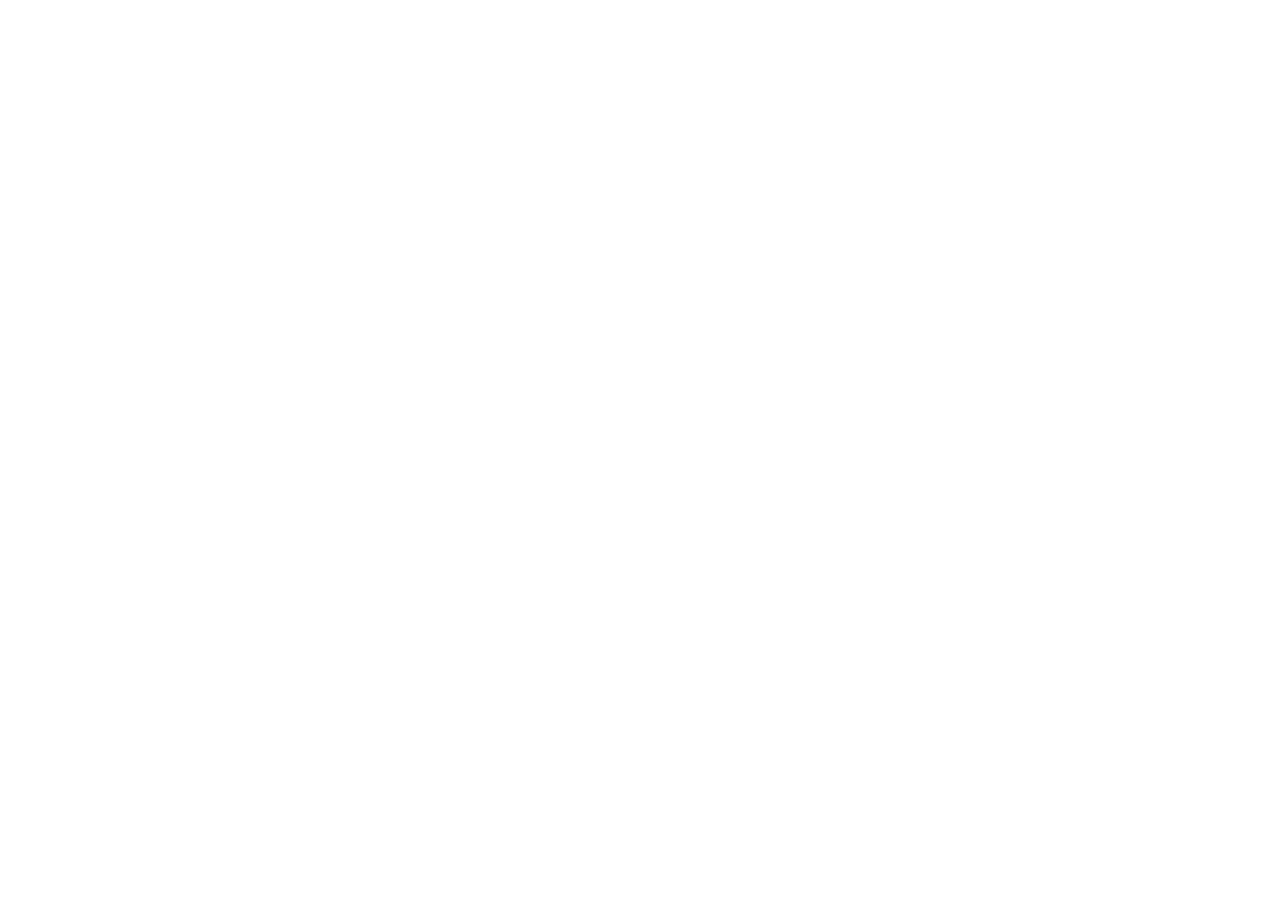
==== insdex.html @ cef5ce57 "Create insdex.html" ====
<!DOCTYPE html>
<html lang="en">
    <head>
        <meta charset="UTF-8">
        <meta name="viewport" content="width=device-width, initial-scale=1.0">
        <meta name="description" content="unilab homework">
        <meta name="keywords" content="HTMl, CSS, JavaScript, Unilab, alpa, comapany, insurance, ">
        <meta name="author" content="Gvantsa Baidoshvili">
        <meta http-equiv="X-UA-Compatible" content="IE=edge">
        <meta property="og:url"                content="" />
        <meta property="og:type"               content="Homepage" />
        <meta property="og:title"              content="Unilab homework" />
        <meta property="og:description"        content="Homework for Unilab" />
        <meta property="og:image"              content="[data-uri]" />
        <link rel="stylesheet" href="./assets/reset.css">
        <link rel="stylesheet" href="./assets/style.css">
        <title>Document</title>
    </head>
<body>
    
</body>
</html>
---- assets/style.css ----
@import url('https://fonts.googleapis.com/css2?family=Work+Sans:wght@400;500;600&display=swap');

:root{
    --clr-accent-100:#1F50FF;

    --clr-primary-400:#000000;
    --clr-primary-300:#303030;
    --clr-primary-200:#555555;
    --clr-primary-100:#888888;


    --ff-primary: 'Work Sans', sans-serif;

    --ff-body: var(--ff-primary);
    --ff-heading: var(--ff-primary);

    --fw-regular:400;
    --fw-medium:500;
    --fw-SemiBold:600;

    --fs-100:0.375rem;
    --fs-200:0.4375rem;
    --fs-300:0.5rem;
    --fs-400:0.625rem;
    --fs-500:0.75rem;
    --fs-600:0.875rem;
    --fs-700:1rem;
}
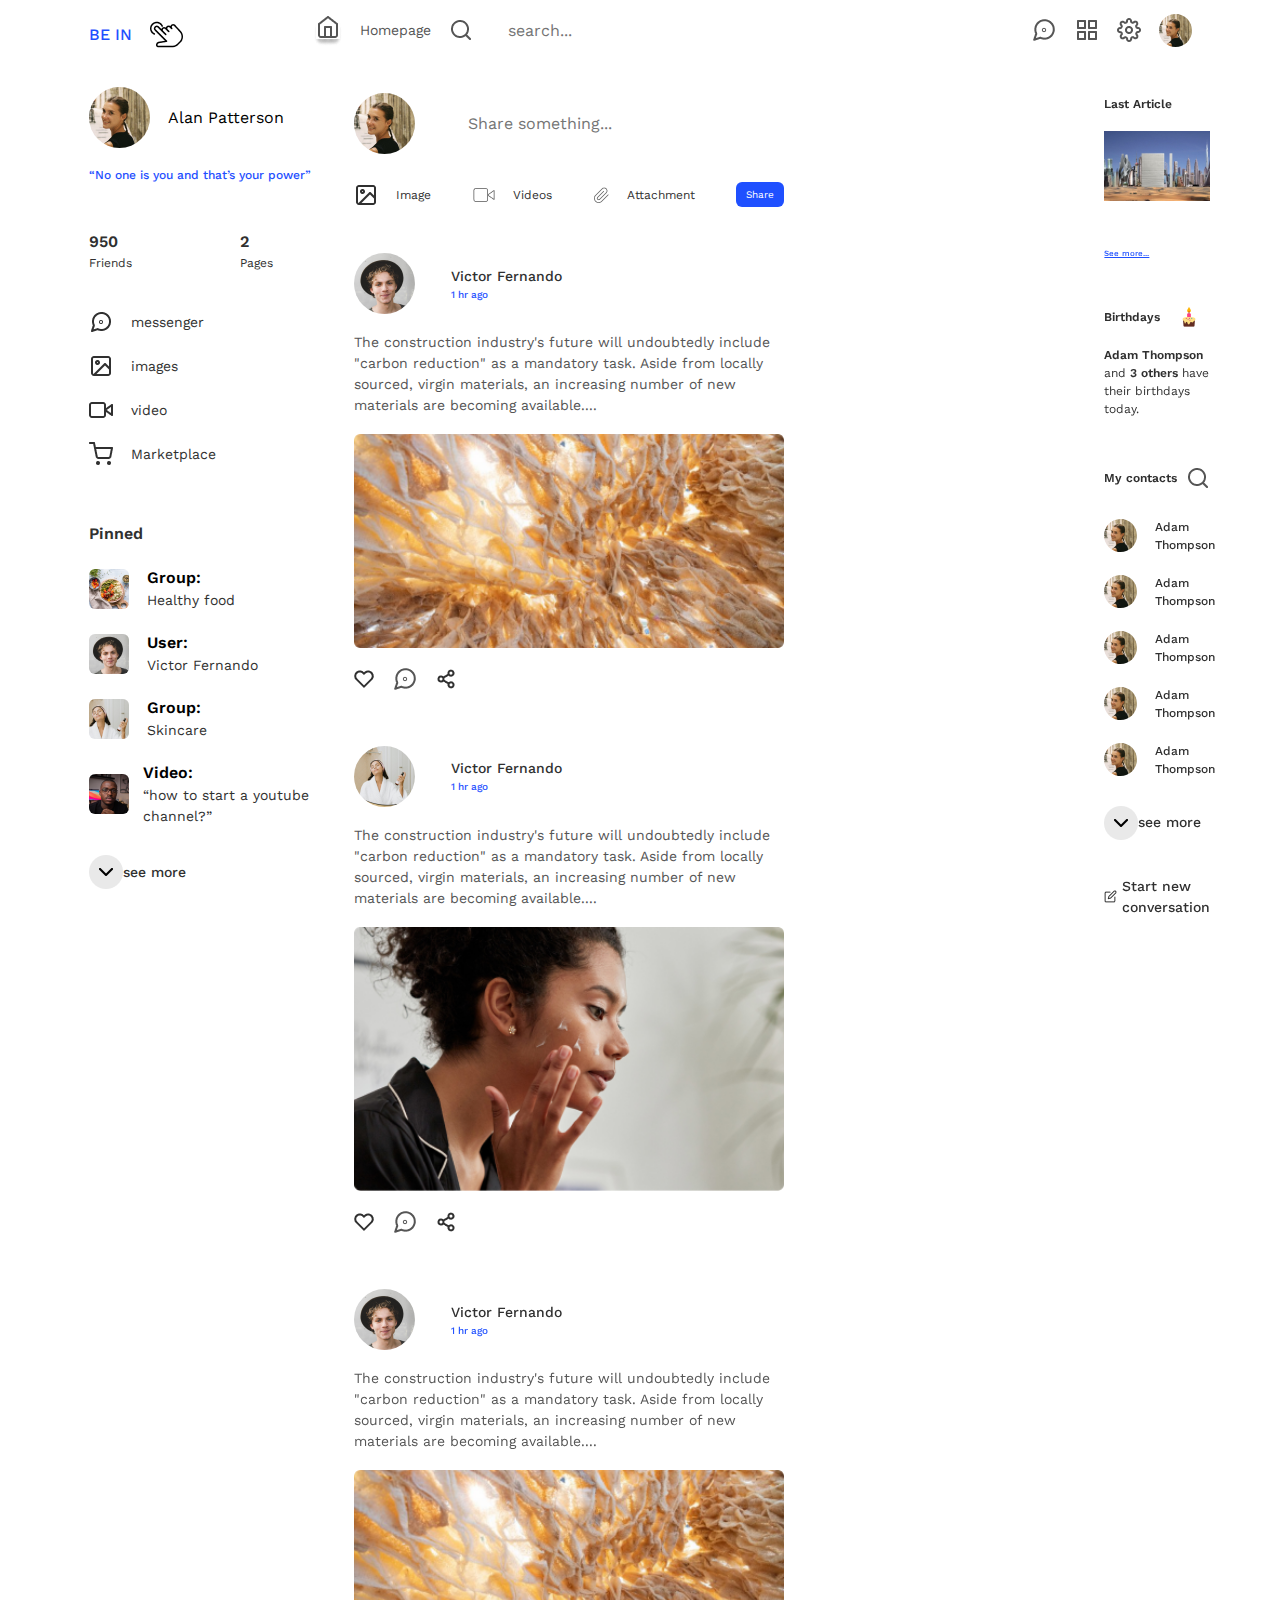
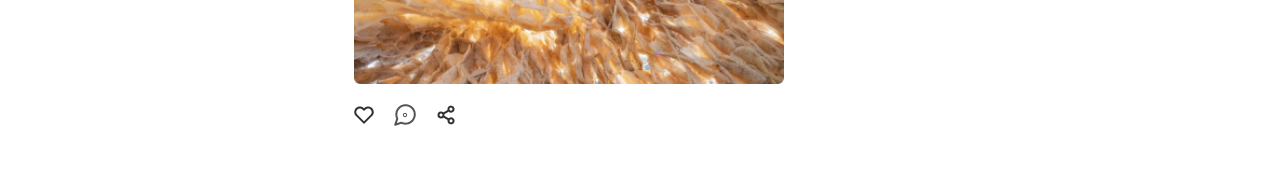
==== commit 98c0e31c: "done" ====
--- a/insdex.html
+++ b/insdex.html
@@ -17,6 +17,378 @@
         <title>Document</title>
     </head>
 <body>
+    <main>
+        <div class="container ">
+            <!-- left side of the page which is fixed -->
+            <div class="left-side bg-primary">
+                <div class="inner-left-side-top ">
+                    <div class="first-left-side-section | padding-block | flex ">
+                        <div class="inner-first-left-side-section">
+                            <a href="./insdex.html"><h4 class="text-primary-600 fw-medium fs-700">BE IN</h4></a>
+                        </div>
+                        <div class="inner-first-left-side-section">
+                            <a href="./insdex.html"><img src="./assets/img/hand.png" alt="Click Hand"></a>
+                        </div>
+                    </div>
+                    <div class="second-left-side-section  padding-block |">
+                        <div class="inner-second-left-side-section-profile flex">
+                            <div class="inner-second-left-side-section-user">
+                                <img class="user-img" src="./assets/img/UseProfilePIcture.png" alt=" user profile picture">
+                            </div>
+                            <div class="inner-second-left-side-section-user">
+                                <h5 class="fs-700 fw-regular text-primary-500">Alan Patterson</h5>
+                            </div>
+                        </div>
+                        <div class="inner-second-left-side-section-quote  padding-block |">
+                            <p class="fs-500 fw-medium text-primary-600">“No one is you and that’s your power”</p>
+                        </div>
+                    </div>
+                    <div class="third-left-side-section | padding-block-100">
+                        <div class="inner-third-left-side-section columns">
+                            <div class="third-left-side-nubmers-categories-Friends">
+                                <div class="third-left-side-nubmers">
+                                    <p class="fs-700 fw-SemiBold text-primary-400">950</p>
+                                </div>
+                                <div class="third-left-side-categories">
+                                    <p class="fs-500 fw-regular text-primary-400">Friends</p>
+                                </div>
+                            </div>
+                            <div class="third-left-side-nubmers-categories-Pages">
+                                <div class="third-left-side-nubmers">
+                                    <p class="fs-700 fw-SemiBold text-primary-400">2</p>
+                                </div>
+                                <div class="third-left-side-categories">
+                                    <p class="fs-500 fw-regular text-primary-400">Pages</p>
+                                </div>
+                            </div>
+                            <div class="third-left-side-nubmers-categories-groups">
+                                <div class="third-left-side-nubmers">
+                                    <p class="fs-700 fw-SemiBold text-primary-400">10</p>
+                                </div>
+                                <div class="third-left-side-categories">
+                                    <p class="fs-500 fw-regular text-primary-400">Groups</p>
+                                </div>
+                            </div>
+                        </div>
+                    </div>
+                    <div class="fourth-left-side-section | padding-block ">
+                        <div class=" page-categories | padding-block-100 | flex">
+                            <div class="inner-page-categories">
+                                <img src="./assets/img/message-circle.png" alt="message icon">
+                            </div>
+                            <div class="inner-page-categories">
+                                <p class="fs-600 fw-regular text-primary-400">messenger</p>
+                            </div>
+                        </div>
+                        <div class=" page-categories | padding-block-100 | flex">
+                            <div class="inner-page-categories">
+                                <img src="./assets/img/image.png" alt="image icon">
+                            </div>
+                            <div class="inner-page-categories">
+                                <p class="fs-600 fw-regular text-primary-400">images</p>
+                            </div>
+                        </div><div class=" page-categories | padding-block-100 | flex">
+                            <div class="inner-page-categories">
+                                <img src="./assets/img/video.png" alt="video icon">
+                            </div>
+                            <div class="inner-page-categories">
+                                <p class="fs-600 fw-regular text-primary-400">video</p>
+                            </div>
+                        </div>
+                        <div class=" page-categories | padding-block-100 | flex">
+                            <div class="inner-page-categories">
+                                <img src="./assets/img/shopping-cart.png" alt="shopping icon">
+                            </div>
+                            <div class="inner-page-categories">
+                                <p class="fs-600 fw-regular text-primary-400">Marketplace</p>
+                            </div>
+                        </div>
+                    </div>
+                    <div class="inner-left-side-bottom | padding-block">
+                        <div class="first-section-inner-left-bottom">
+                            <div class="inner-first-section | padding-block-100 |">
+                                <h4 class="fs-700 fw-SemiBold text-primary-400">Pinned</h4>
+                            </div>
+                            <div class="pinned-categories-inner-left-side-bottom ">
+                                <div class="pinned-categories flex | padding-block-100 |">
+                                    <div class="inner-pinned-categories">
+                                        <img src="./assets/img/ella-olsson-KPDbRyFOTnE-unsplash 1.png" alt="">
+                                    </div>
+                                    <div class="inner-pinned-categories">
+                                        <span class="fw-SemiBold text-primary-500">Group:</span> <p class="fs-600 fw-regular text-primary-400"> Healthy food</p>
+                                    </div>
+                                </div>
+                                <div class="pinned-categories flex | padding-block-100 |">
+                                    <div class="inner-pinned-categories">
+                                        <img src="./assets/img/ian-dooley-d1UPkiFd04A-unsplash 1.png" alt="">
+                                    </div>
+                                    <div class="inner-pinned-categories">
+                                        <span class="fw-SemiBold text-primary-500">User:</span> <p class="fs-600 fw-regular text-primary-400">Victor Fernando</p>
+                                    </div>
+                                </div><div class="pinned-categories flex | padding-block-100 |">
+                                    <div class="inner-pinned-categories">
+                                        <img src="./assets/img/kalos-skincare-jyKa0Ynxvow-unsplash 1.png" alt="">
+                                    </div>
+                                    <div class="inner-pinned-categories">
+                                        <span class="fw-SemiBold text-primary-500">Group:</span><p class="fs-600 fw-regular text-primary-400"> Skincare  </p>
+                                    </div>
+                                </div><div class="pinned-categories flex | padding-block-100 |">
+                                    <div class="inner-pinned-categories">
+                                        <img src="./assets/img/nubelson-fernandes-MdNWaOxZ3Z8-unsplash 1.png" alt="">
+                                    </div>
+                                    <div class="inner-pinned-categories">
+                                        <span class="fw-SemiBold text-primary-500">Video:</span><p class="fs-600 fw-regular text-primary-400"> “how to start a 
+                                            youtube channel?”</p>
+                                    </div>
+                                </div>
+                            </div>
+                            <div class="left-side-last-section | padding-block | flex">
+                                <div class="down-errow">
+                                    <img src="./assets/img/Group 1.png" alt="down errow">
+                                </div>
+                                <div class="see-more">
+                                    <p class="fs-600 fw-medium text-primary-400">see more</p>
+                                </div>
+                            </div>
+                        </div>
+                    </div>
+                </div>
+            </div>
+
+            <!-- right side menu -->
+            <!-- header -->
+            <div class="right-side-menu ">
+                <div class="header bg-primary flex-header">
+                    <div class="inner-header-left-side-header flex | padding-block-100">
+                        <div class="left-side-header flex">
+                            <div class="inner-left-side-header">
+                                <img src="./assets/img/home.png" alt="home icon">
+                            </div>
+                            <div class="inner-left-side-header">
+                                <p class="fs-600 fw-regular text-primary-300">Homepage</p>
+                            </div>
+                        </div>
+                        <div class="left-side-header-search flex">
+                            <div class="inner-left-side-header-search">
+                                <img src="./assets/img/search.png" alt="search icon">
+                            </div>
+                            <div class="inner-left-side-header-search">
+                                <input type="search" placeholder="search...">
+                            </div>
+                        </div>
+                    </div>
+                    <div class="header-right-side flex | padding-block-100">
+                        <div class="inner-header-right-side flex">
+                            <div class="header-category-first">
+                                <img src="./assets/img/message-circle (1).png" alt="message iocn">
+                            </div>
+                            <div class="header-category-second">
+                                <img src="./assets/img/grid.png" alt="grid iocn">
+                            </div>
+                            <div class="header-category-third">
+                                <img src="./assets/img/settings.png" alt="settings iocn">
+                            </div>
+                        </div>
+                        <div class="user-profile">
+                            <img class="user-img" src="./assets/img/denis-tuksar-hdKswq3ZSwk-unsplash 1 (1).png" alt="user profile">
+                        </div>
+                    </div>
+                </div>
+
+
+                <!-- main section -->
+
+                <div class="main-section-middle bg-primary ">
+                    <div class="main-columns">
+                        <div class="main-section-container">
+                            <div class="post-section">
+                                <div class="post-section-top flex | padding-block">
+                                    <div class="post-section-top-user">
+                                        <img class="user-img" src="./assets/img/UseProfilePIcture.png" alt=" User Profile PIcture">
+                                    </div>
+                                    <div class="post-section-input">
+                                        <input type="text" placeholder="Share something...">
+                                    </div>
+                                </div>
+                                <div class="post-section-categories | padding-block-100 | flex-header">
+                                    <div class="post-section-categories-image flex">
+                                        <img src="./assets/img/image.png" alt="image icon">
+                                        <p class="fs-500 fw-regular text-primary-400">Image</p>
+                                    </div>
+                                    <div class="post-section-categories-image flex">
+                                        <img src="./assets/img/video (1).png" alt="video icon">
+                                        <p class="fs-500 fw-regular text-primary-400">Videos</p>
+                                    </div><div class="post-section-categories-image flex">
+                                        <img src="./assets/img/Vector (1).png" alt="Vector icon">
+                                        <p class="fs-500 fw-regular text-primary-400">Attachment</p>
+                                    </div>
+                                    <button class="button-style" type="submit">Share</button>
+                                </div>
+                            </div>
+                        </div>
+                        <div class="main-section-users-posts | padding-block">
+                            <div class="inner-main-section-users-posts | padding-block">
+                                <div class="user&post-information flex">
+                                    <div class="user-img">
+                                        <img class="user-img" src="./assets/img/ian-dooley-d1UPkiFd04A-unsplash 1 (1).png" alt="">
+                                    </div>
+                                    <div class="user-name">
+                                        <p class="fs-600 fw-medium text-primary-400">Victor Fernando</p>
+                                        <h5 class="fs-400 fw-medium text-primary-600">1 hr ago</h5>
+                                    </div>
+                                </div>
+                                <div class="post-description | padding-block">
+                                    <p class="fs-600 fw-regular text-primary-300">The construction industry's future will undoubtedly include "carbon reduction" as a mandatory task. Aside from locally sourced, virgin materials, an increasing number of new materials are becoming available....</p>
+                                </div>
+                                <div class="post-img">
+                                    <img src="./assets/img/image 2.png" alt="carbon reduction">
+                                </div>
+                                <div class="main-section-icons flex | padding-block">
+                                    <div>
+                                        <img src="./assets/img/heart.png" alt="heart iocn">
+                                    </div>
+                                    <div>
+                                        <img src="./assets/img/message-circle (1).png" alt="message iocn">
+                                    </div>
+                                    <div>
+                                        <a href="#"><img src="./assets/img/share-2.png" alt="share iocn"></a>
+                                    </div>
+                                </div>
+                            </div>
+                            <div class="inner-main-section-users-posts | padding-block">
+                                <div class="user&post-information flex ">
+                                    <div class="user-img">
+                                        <img class="user-img" src="./assets/img/kalos-skincare-jyKa0Ynxvow-unsplash 1 (1).png" alt="">
+                                    </div>
+                                    <div class="user-name">
+                                        <p class="fs-600 fw-medium text-primary-400">Victor Fernando</p>
+                                        <h5 class="fs-400 fw-medium text-primary-600">1 hr ago</h5>
+                                    </div>
+                                </div>
+                                <div class="post-description | padding-block">
+                                    <p class="fs-600 fw-regular text-primary-300">The construction industry's future will undoubtedly include "carbon reduction" as a mandatory task. Aside from locally sourced, virgin materials, an increasing number of new materials are becoming available....</p>
+                                </div>
+                                <div class="post-img">
+                                    <img src="./assets/img/image 31.png" alt="carbon reduction">
+                                </div>
+                                <div class="main-section-icons flex | padding-block">
+                                    <div>
+                                        <img src="./assets/img/heart.png" alt="heart iocn">
+                                    </div>
+                                    <div>
+                                        <img src="./assets/img/message-circle (1).png" alt="message iocn">
+                                    </div>
+                                    <div>
+                                        <a href="#"><img src="./assets/img/share-2.png" alt="share iocn"></a>
+                                    </div>
+                                </div>
+                            </div>
+                            <div class="inner-main-section-users-posts | padding-block">
+                                <div class="user&post-information flex">
+                                    <div class="user-img">
+                                        <img class="user-img" src="./assets/img/ian-dooley-d1UPkiFd04A-unsplash 1 (1).png" alt="">
+                                    </div>
+                                    <div class="user-name">
+                                        <p class="fs-600 fw-medium text-primary-400">Victor Fernando</p>
+                                        <h5 class="fs-400 fw-medium text-primary-600">1 hr ago</h5>
+                                    </div>
+                                </div>
+                                <div class="post-description | padding-block">
+                                    <p class="fs-600 fw-regular text-primary-300">The construction industry's future will undoubtedly include "carbon reduction" as a mandatory task. Aside from locally sourced, virgin materials, an increasing number of new materials are becoming available....</p>
+                                </div>
+                                <div class="post-img">
+                                    <img src="./assets/img/image 2.png" alt="carbon reduction">
+                                </div>
+                                <div class="main-section-icons flex | padding-block">
+                                    <div>
+                                        <img src="./assets/img/heart.png" alt="heart iocn">
+                                    </div>
+                                    <div>
+                                        <img src="./assets/img/message-circle (1).png" alt="message iocn">
+                                    </div>
+                                    <div>
+                                        <a href="#"><img src="./assets/img/share-2.png" alt="share iocn"></a>
+                                    </div>
+                                </div>
+                            </div>
+                        </div>
+                    </div>
+
+                    <!-- right-right secton -->
     
+                    <div class="right-articles">
+                        <div class="right-article-container">
+                            <div class="last-article">
+                                <div class="last-article-title">
+                                    <h3 class="fs-500 fw-SemiBold text-primary-400">Last Article</h3>
+                                </div>
+                                <div class="last-article-img | padding-block">
+                                    <img src="./assets/img/image 1.png" alt="city view">
+                                </div>
+                                <div class="last-article-more">
+                                    <p class="">See more...</p>
+                                </div>
+                            </div>
+                            <div class="birthday-section">
+                                <div class="birthday-title | padding-block | flex">
+                                    <h4 class="fs-500 fw-SemiBold text-primary-400">Birthdays</h4>
+                                    <img src="./assets/img/icons8-cute-cake-96 1.png" alt="birthday cake icon">
+                                </div>
+                                <div class="birthday-info">
+                                    <p class="fs-500 fw-regular text-primary-400"> <span class="fw-SemiBold">Adam Thompson</span> and <span class="fw-SemiBold">3 others</span> have their birthdays today.</p>
+                                </div>
+                            </div>
+                            <div class="contact-section">
+                                <div class="contact-title | padding-block | flex-header">
+                                    <h4 class="fs-500 fw-SemiBold text-primary-400">My contacts</h4>
+                                    <img src="./assets/img/search.png" alt="search icon">
+                                </div>
+                                <div class="contact-info flex padding-block-100">
+                                    <img class="user-img" src="./assets/img/denis-tuksar-hdKswq3ZSwk-unsplash 1 (1).png" alt="user image">
+                                    <p class="fs-500 fw-medium text-primary-400">Adam Thompson</p>
+                                </div>
+                                <div class="contact-info flex padding-block-100">
+                                    <img class="user-img" src="./assets/img/denis-tuksar-hdKswq3ZSwk-unsplash 1 (1).png" alt="user image">
+                                    <p class="fs-500 fw-medium text-primary-400">Adam Thompson</p>
+                                </div>
+                                <div class="contact-info flex padding-block-100">
+                                    <img class="user-img" src="./assets/img/denis-tuksar-hdKswq3ZSwk-unsplash 1 (1).png" alt="user image">
+                                    <p class="fs-500 fw-medium text-primary-400">Adam Thompson</p>
+                                </div>
+                                <div class="contact-info flex padding-block-100">
+                                    <img class="user-img" src="./assets/img/denis-tuksar-hdKswq3ZSwk-unsplash 1 (1).png" alt="user image">
+                                    <p class="fs-500 fw-medium text-primary-400">Adam Thompson</p>
+                                </div>
+                                <div class="contact-info flex padding-block-100">
+                                    <img class="user-img" src="./assets/img/denis-tuksar-hdKswq3ZSwk-unsplash 1 (1).png" alt="user image">
+                                    <p class="fs-500 fw-medium text-primary-400">Adam Thompson</p>
+                                </div>
+                            </div>
+                            <div class=" | padding-block | flex">
+                                <div class="down-errow">
+                                    <img src="./assets/img/Group 1.png" alt="down errow">
+                                </div>
+                                <div class="see-more">
+                                    <p class="fs-600 fw-medium text-primary-400">see more</p>
+                                </div>
+                            </div>
+                            <div class=" | padding-block | flex">
+                                <div class="edit">
+                                    <img src="./assets/img/edit.png" alt="edit errow">
+                                </div>
+                                <div class="conversation">
+                                    <p class="fs-600 fw-medium text-primary-400">Start new conversation</p>
+                                </div>
+                            </div>
+                        </div>
+                    </div>
+                </div>
+
+
+            </div>
+
+
+        </div>
+    </main>
 </body>
 </html>--- a/assets/style.css
+++ b/assets/style.css
@@ -1,29 +1,295 @@
 @import url('https://fonts.googleapis.com/css2?family=Work+Sans:wght@400;500;600&display=swap');
 
 :root{
-    --clr-accent-100:#1F50FF;
-
-    --clr-primary-400:#000000;
-    --clr-primary-300:#303030;
-    --clr-primary-200:#555555;
-    --clr-primary-100:#888888;
-
-
+    --clr-primary-600:#1F50FF;
+
+    --clr-primary-500:#000000;
+    --clr-primary-400:#303030;
+    --clr-primary-300:#555555;
+    --clr-primary-200:#888888;
+    --clr-primary-100:#FFFFFF;
+
+
+/* font-family */
     --ff-primary: 'Work Sans', sans-serif;
 
     --ff-body: var(--ff-primary);
     --ff-heading: var(--ff-primary);
 
+    /* font-weight */
     --fw-regular:400;
     --fw-medium:500;
     --fw-SemiBold:600;
 
-    --fs-100:0.375rem;
-    --fs-200:0.4375rem;
-    --fs-300:0.5rem;
-    --fs-400:0.625rem;
-    --fs-500:0.75rem;
-    --fs-600:0.875rem;
-    --fs-700:1rem;
-}
-
+    /* font-size */
+    --fs-100:0.375rem;    /* 6px */
+    --fs-200:0.4375rem;    /* 7px */
+    --fs-300:0.5rem;    /* 8px */
+    --fs-400:0.625rem;    /* 10px */
+    --fs-500:0.75rem;    /* 12px */
+    --fs-600:0.875rem;    /* 14px */
+    --fs-700:1rem;    /* 16px */
+
+/* paddings, margins */
+    --size-100:0.625rem;    /* 10px */
+    --size-200:0.75rem;    /* 12px */
+    --size-300:1.125rem;    /* 18px */
+    --size-400:1.25rem;    /* 20px */
+    --size-500:1.375ren;    /* 22px */
+    --size-600:1.75rem;    /* 28px */
+    --size-700:1.875rem;    /* 30px */
+    --size-800:3rem;    /* 48px */
+    --size-900: 4rem;    /* 60px */
+}
+
+/* utility classes */
+
+
+/* font color */
+.text-primary-600{
+    color: var(--clr-primary-600);
+}
+.text-primary-500{
+    color: var(--clr-primary-500);
+}
+.text-primary-400{
+    color: var(--clr-primary-400);
+}
+.text-primary-300{
+    color: var(--clr-primary-300);
+}
+.text-primary-200{
+    color: var(--clr-primary-200);
+}
+.text-primary-100{
+    color: var(--clr-primary-100);
+}
+.bg-primary{
+    background-color:var(--clr-primary-100) ;
+}
+/* font weight */
+
+.fw-regular{
+    font-weight: var(--fw-regular);
+}
+.fw-medium{
+    font-weight: var(--fw-medium);
+}
+.fw-SemiBold{
+    font-weight: var(--fw-SemiBold);
+}
+
+/* font size */
+
+.fs-100{
+    font-size: var(--fs-100);
+}
+.fs-200{
+    font-size: var(--fs-200);
+}
+.fs-300{
+    font-size: var(--fs-300);
+}
+.fs-400{
+    font-size: var(--fs-400);
+}
+.fs-500{
+    font-size: var(--fs-500);
+}
+.fs-600{
+    font-size: var(--fs-600);
+}
+.fs-700{
+    font-size: var(--fs-700);
+}
+
+
+/* margins and paddings */
+
+.padding-block{
+    padding-block: var(--size-300);
+}
+.padding-block-100{
+    padding-block: var(--size-100);
+}
+
+.button-style{
+    font-size: var(--fs-400);
+    font-weight: var(--fw-regular);
+    color: var(--clr-primary-100);
+    border: 0;
+    background-color: var(--clr-primary-600);
+    border-radius: 6px;
+    padding: 5px 10px;
+    cursor: pointer;
+    transition: .3s ease-in-out;
+}
+.button-style:hover{
+    opacity: 0.6;
+}
+
+/* general styling */
+
+body{
+    font-family:var(--ff-primary) ;
+    /* background-color: #61525244; */
+}
+
+.container {
+    display: flex;
+
+    
+    --max-width:90%;
+    --container-padding: 1rem;
+
+    width: min(var(--max-width), 100% - (var(--container-padding) * 2));
+    margin-inline: auto;
+}
+
+.columns{
+    display: grid;
+    gap: 1rem;
+}
+.flex{
+    display: flex;
+    align-items: center;
+}
+.flex-header{
+    display: flex;
+    align-items: center;
+    justify-content: space-between;
+}
+
+@media (min-width: 5em) {
+    .columns{
+        grid-auto-flow: column;
+        align-items: center;
+    }
+}
+
+/* left side */
+.left-side{
+    width: 300px;
+    padding: 0 0 100px 25px;
+    position: fixed;
+}
+.user-img{
+    border-radius: 100vmax;
+    margin-right: 18px;
+}
+img{
+    cursor: pointer;
+    transition: .1s ease-in-out;
+}
+img:hover{
+    transform: scale(1.1);
+    filter: drop-shadow(0 0 0.75rem rgb(113, 20, 220));
+}
+.third-left-side-nubmers-categories{
+    display: flex;
+    flex-direction: column;
+    align-items: center;
+}
+.inner-second-left-side-section p{
+    text-align: center;
+}
+.inner-first-left-side-section h4, .fourth-left-side-section .page-categories img, .header .inner-left-side-header, .right-side-menu .header-right-side img, .post-section-categories-image img, .main-section-icons img, .birthday-title h4, .edit img  {
+    margin-right: 18px;
+}
+.inner-left-side-bottom .pinned-categories-inner-left-side-bottom .pinned-categories img{
+    border-radius: 6px;
+    margin-right: 18px;
+}
+
+
+/*  Header */
+
+.right-side-menu{
+    width: 70%;
+    margin-left: 20px;
+    position: absolute;
+    left: 23%;
+}
+input{
+    width: 300px;
+    height: 40px;
+    border-radius: 20px;
+    border-style: none;
+    padding-left: 35px;
+}
+input:focus{
+    outline: none;
+}
+/* main contant */
+
+.main-section-middle{
+    width: 100%;
+    padding: 15px 0 0 40px;
+    display: flex;
+    justify-content: space-between;
+}
+.main-section-users-posts .post-img img{
+    width: 660px;
+    transition: 0.1s ease-in-out;
+}
+.main-section-users-posts .post-img img:hover{
+    transform: none;
+    filter: drop-shadow(0 0 0.5rem rgba(64, 35, 97, 0.548));
+}
+.right-articles{
+    width: 50%;
+    margin-left: 300px;
+}
+.right-article-container{
+    padding: 20px 0 0 20px;
+}
+.last-article-more p{
+    font-weight: 500;
+font-size: 8px;
+line-height: 9px;
+text-decoration-line: underline;
+
+color: #1F50FF;
+    
+    margin-block: 30px;
+}
+.contact-section{
+    margin-top: 30px;
+}
+
+@media screen and (max-width:1460px) {
+    .third-left-side-nubmers-categories-groups {
+        display: none;
+    }
+}
+@media screen and (max-width:1170px) {
+    .third-left-side-nubmers-categories-Pages, .inner-pinned-categories p, .birthday-section h4, .birthday-info p, .contact-title h4, .contact-info p, .see-more p, .conversation p {
+        display: none;
+    }
+    .third-left-side-nubmers-categories-Friends{
+        align-items: flex-start;
+    }
+
+    .inner-second-left-side-section-profile{
+        flex-direction: column;
+        align-items: flex-start;
+    }
+    .inner-second-left-side-section-quote p{
+        align-items: flex-start;
+        font-size: var(--fs-400);
+    }
+
+
+}
+
+@media screen and (max-width:1070px) {
+    .inner-second-left-side-section-user h5, .third-left-side-nubmers-categories-Friends p,  span,  .user-name p, .post-description p{
+        font-size: var(--fs-500);
+    }
+    .inner-second-left-side-section-quote p, input, .post-section-categories-image p{
+        font-size: var(--fs-300);
+    }
+    .inner-page-categories p, span, .last-article-title h3, .last-article-img img, .last-article-more p{
+        display: none;
+    }
+}